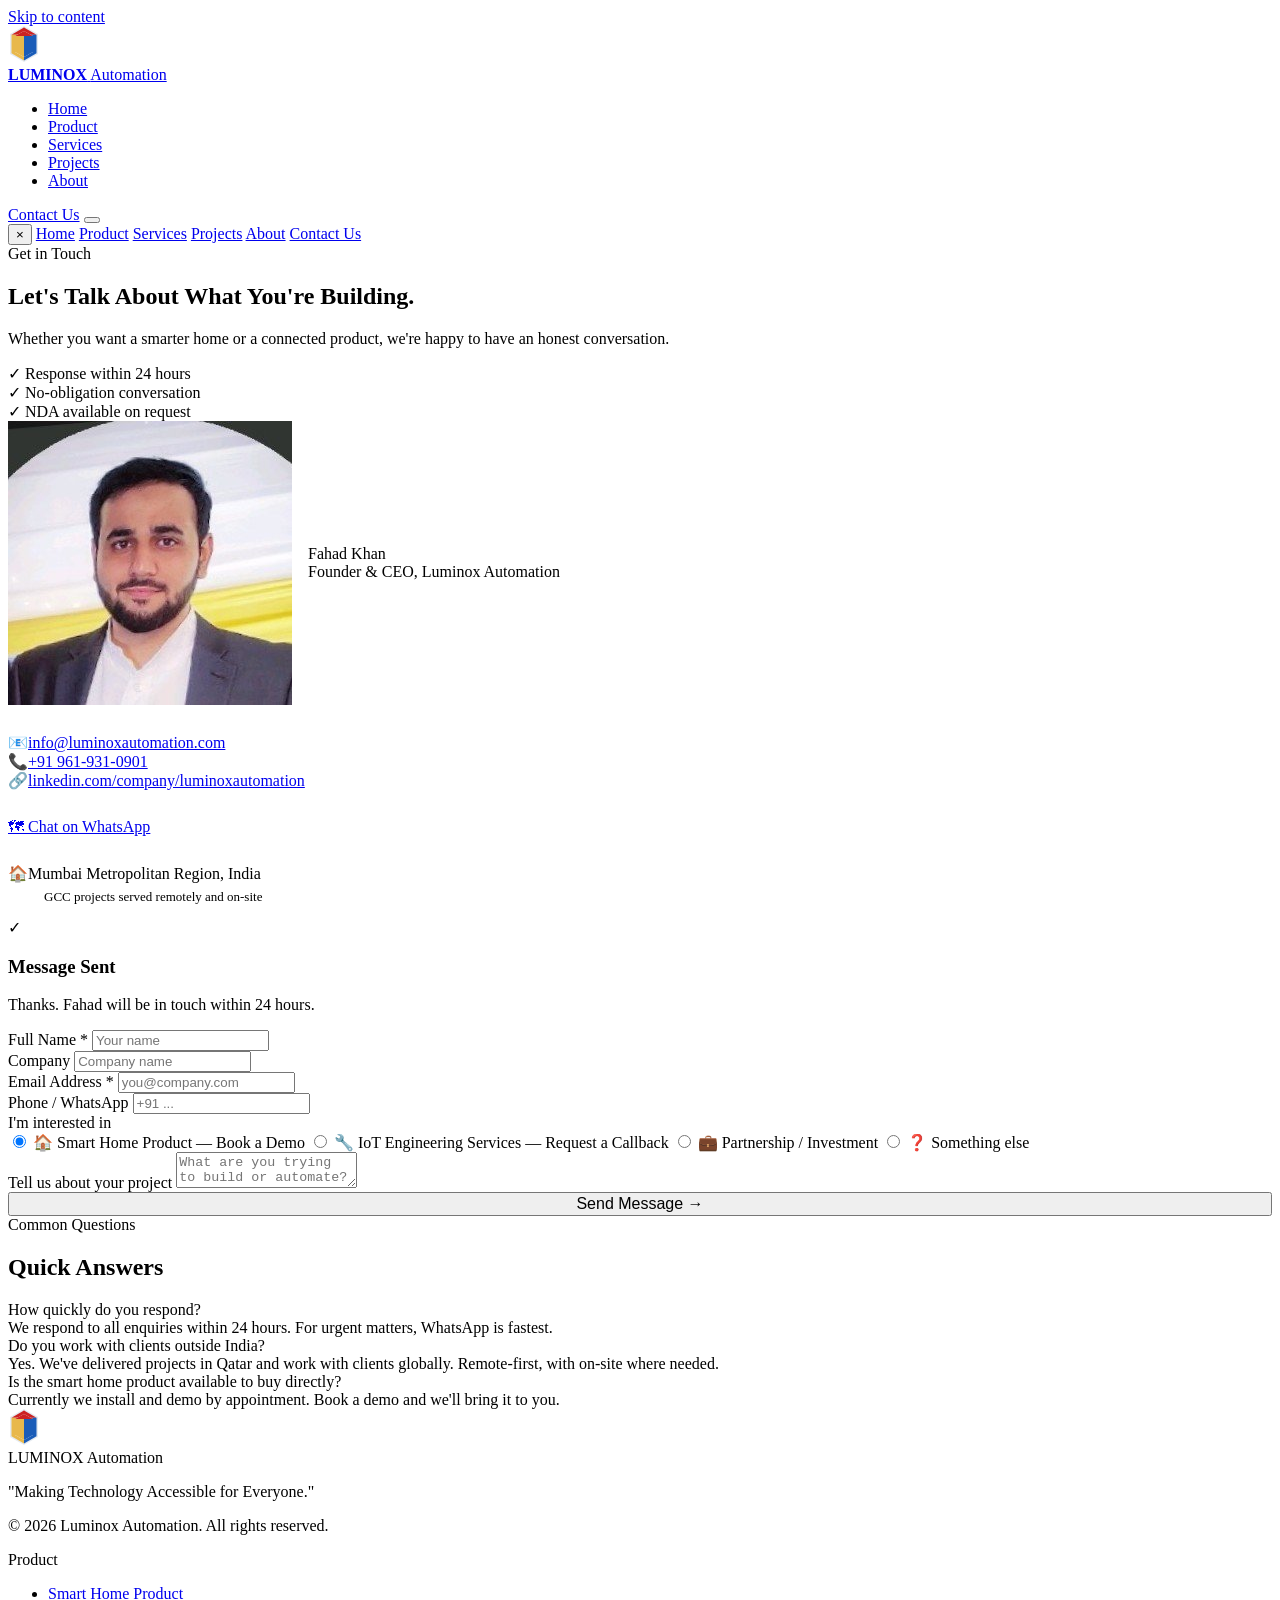
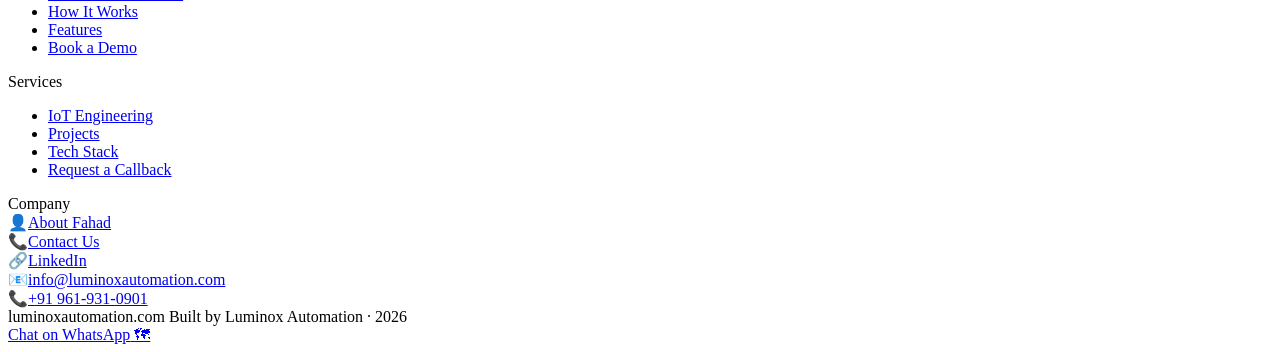
==== contact.html @ 4d527732 "Add files via upload" ====
<!DOCTYPE html>
<html lang="en">
<head>
  <meta charset="UTF-8">
  <meta name="viewport" content="width=device-width, initial-scale=1.0">
  <title>Contact &amp; Book a Demo | Luminox Automation</title>
  <meta name="description" content="Book a free smart home demo or request a callback for IoT engineering services. Luminox Automation responds within 24 hours.">
  <meta property="og:title" content="Contact &amp; Book a Demo | Luminox Automation">
  <meta property="og:description" content="Book a free smart home demo or request a callback for IoT engineering services. Luminox Automation responds within 24 hours.">
  <meta property="og:type" content="website">
  <link rel="preconnect" href="https://fonts.googleapis.com">
  <link rel="preconnect" href="https://fonts.gstatic.com" crossorigin>
  <link href="https://fonts.googleapis.com/css2?family=Syne:wght@700;800&family=DM+Sans:wght@400;500;600;700&family=JetBrains+Mono:wght@400;500&display=swap" rel="stylesheet">
  <link rel="stylesheet" href="css/style.css">
  
</head>
<body>
<a class="skip-link" href="#main">Skip to content</a>
<nav class="nav " id="navbar">
  <div class="nav-inner">
    <a class="nav-brand" href="index.html">
      <div class="hex-mark"><svg class="hex-mark" width="32" height="36" viewBox="0 0 32 36" fill="none" xmlns="http://www.w3.org/2000/svg">
  <path d="M16 0 L30 8 L30 28 L16 36 L2 28 L2 8 Z" fill="#E5EAF0"/>
  <path d="M16 1.5 L28.5 8.75 L28.5 27.25 L16 34.5 L3.5 27.25 L3.5 8.75 Z" fill="none" stroke="#E5EAF0" stroke-width="0"/>
  <!-- Red roof -->
  <path d="M16 1.5 L28.5 8.75 L16 8.75 L3.5 8.75 Z" fill="#CC2222"/>
  <path d="M16 1.5 L21 8.75 L11 8.75 Z" fill="#CC2222"/>
  <!-- Yellow left -->
  <path d="M3.5 8.75 L16 8.75 L16 34.5 L3.5 27.25 Z" fill="#E8B84B"/>
  <!-- Blue right -->
  <path d="M16 8.75 L28.5 8.75 L28.5 27.25 L16 34.5 Z" fill="#1A5CB8"/>
  <!-- Inner cutout -->
  <path d="M16 5 L25 10 L25 26 L16 31 L7 26 L7 10 Z" fill="white"/>
  <!-- Inner colour segments -->
  <path d="M16 5 L25 10 L16 10 L7 10 Z" fill="#CC2222"/>
  <path d="M7 10 L16 10 L16 31 L7 26 Z" fill="#E8B84B"/>
  <path d="M16 10 L25 10 L25 26 L16 31 Z" fill="#1A5CB8"/>
</svg></div>
      <div class="nav-wordmark"><strong>LUMINOX</strong> <span>Automation</span></div>
    </a>
    <ul class="nav-links">
      <li><a href="index.html">Home</a></li>
      <li><a href="product.html">Product</a></li>
      <li><a href="services.html">Services</a></li>
      <li><a href="projects.html">Projects</a></li>
      <li><a href="about.html">About</a></li>
    </ul>
    <a href="contact.html" class="btn btn--primary nav-cta-desktop">Contact Us</a>
    <button class="nav-hamburger" id="hamburger" aria-label="Open menu">
      <span></span><span></span><span></span>
    </button>
  </div>
</nav>
<div class="nav-overlay" id="navOverlay" role="dialog" aria-modal="true">
  <button class="nav-overlay-close" id="navClose" aria-label="Close menu">&times;</button>
  <a href="index.html">Home</a>
  <a href="product.html">Product</a>
  <a href="services.html">Services</a>
  <a href="projects.html">Projects</a>
  <a href="about.html">About</a>
  <a href="contact.html" class="btn btn--primary" style="margin-top:16px">Contact Us</a>
</div>
<main id="main">

<section class="section" style="padding-top:calc(var(--nav-h) + 60px)">
  <div class="container">
    <span class="eyebrow">Get in Touch</span>
    <h1 class="h1-hero" style="max-width:580px">Let's Talk About What You're Building.</h1>
    <p class="subline">Whether you want a smarter home or a connected product, we're happy to have an honest conversation.</p>
    <div class="trust-signals">
      <div class="trust-signal"><span class="trust-tick">&#10003;</span> Response within 24 hours</div>
      <div class="trust-signal"><span class="trust-tick">&#10003;</span> No-obligation conversation</div>
      <div class="trust-signal"><span class="trust-tick">&#10003;</span> NDA available on request</div>
    </div>
  </div>
</section>

<section class="section section--surface" style="padding-top:0">
  <div class="container">
    <div class="contact-grid">
      <!-- Left: contact info -->
      <div class="contact-info">
        <div style="display:flex;align-items:center;gap:16px;margin-bottom:28px">
          <img class="contact-mini-photo" src="[data-uri]" alt="Fahad Khan" loading="lazy">
          <div>
            <div class="contact-mini-name">Fahad Khan</div>
            <div class="contact-mini-title">Founder &amp; CEO, Luminox Automation</div>
          </div>
        </div>
        <div class="contact-detail-item"><span class="contact-detail-icon">&#128231;</span><a href="mailto:info@luminoxautomation.com">info@luminoxautomation.com</a></div>
        <div class="contact-detail-item"><span class="contact-detail-icon">&#128222;</span><a href="tel:+919619310901">+91 961-931-0901</a></div>
        <div class="contact-detail-item"><span class="contact-detail-icon">&#128279;</span><a href="https://www.linkedin.com/company/luminoxautomation/" target="_blank" rel="noopener">linkedin.com/company/luminoxautomation</a></div>
        <div style="margin:28px 0">
          <a href="https://wa.me/919619310901" class="btn btn--green" target="_blank" rel="noopener">&#128506; Chat on WhatsApp</a>
        </div>
        <div class="contact-detail-item" style="margin-top:8px"><span class="contact-detail-icon">&#127968;</span><span>Mumbai Metropolitan Region, India</span></div>
        <p style="font-size:13px;color:var(--muted);margin-top:6px;margin-left:36px">GCC projects served remotely and on-site</p>
      </div>
      <!-- Right: form -->
      <div class="contact-form-card">
        <div id="formSuccess" class="form-success">
          <div class="success-icon">&#10003;</div>
          <h3>Message Sent</h3>
          <p>Thanks. Fahad will be in touch within 24 hours.</p>
        </div>
        <form id="contactForm" novalidate>
          <div class="form-row">
            <div class="form-group">
              <label for="fname">Full Name *</label>
              <input type="text" id="fname" name="name" required placeholder="Your name" autocomplete="name">
            </div>
            <div class="form-group">
              <label for="fcompany">Company</label>
              <input type="text" id="fcompany" name="company" placeholder="Company name" autocomplete="organization">
            </div>
          </div>
          <div class="form-row">
            <div class="form-group">
              <label for="femail">Email Address *</label>
              <input type="email" id="femail" name="email" required placeholder="you@company.com" autocomplete="email">
            </div>
            <div class="form-group">
              <label for="fphone">Phone / WhatsApp</label>
              <input type="tel" id="fphone" name="phone" placeholder="+91 ..." autocomplete="tel">
            </div>
          </div>
          <div class="form-group">
            <label>I'm interested in</label>
            <div class="radio-group">
              <label class="radio-option"><input type="radio" name="interest" value="smart-home" checked> &#127968; Smart Home Product &mdash; Book a Demo</label>
              <label class="radio-option"><input type="radio" name="interest" value="services"> &#128295; IoT Engineering Services &mdash; Request a Callback</label>
              <label class="radio-option"><input type="radio" name="interest" value="partnership"> &#128188; Partnership / Investment</label>
              <label class="radio-option"><input type="radio" name="interest" value="other"> &#10067; Something else</label>
            </div>
          </div>
          <div class="form-group">
            <label for="fmsg">Tell us about your project</label>
            <textarea id="fmsg" name="message" placeholder="What are you trying to build or automate?"></textarea>
          </div>
          <button type="submit" class="btn btn--primary" style="width:100%;justify-content:center;font-size:16px">Send Message &rarr;</button>
        </form>
      </div>
    </div>
  </div>
</section>

<!-- FAQ -->
<section class="section">
  <div class="container">
    <div class="section-header">
      <span class="eyebrow">Common Questions</span>
      <h2 class="h2">Quick Answers</h2>
    </div>
    <div class="faq-list">
      <div class="faq-item"><div class="faq-q">How quickly do you respond?</div><div class="faq-a">We respond to all enquiries within 24 hours. For urgent matters, WhatsApp is fastest.</div></div>
      <div class="faq-item"><div class="faq-q">Do you work with clients outside India?</div><div class="faq-a">Yes. We've delivered projects in Qatar and work with clients globally. Remote-first, with on-site where needed.</div></div>
      <div class="faq-item"><div class="faq-q">Is the smart home product available to buy directly?</div><div class="faq-a">Currently we install and demo by appointment. Book a demo and we'll bring it to you.</div></div>
    </div>
  </div>
</section>

</main>
<footer class="footer">
  <div class="footer-grid">
    <div class="footer-brand-area">
      <div class="footer-logo-row">
        <div class="hex-mark"><svg class="hex-mark" width="32" height="36" viewBox="0 0 32 36" fill="none" xmlns="http://www.w3.org/2000/svg">
  <path d="M16 0 L30 8 L30 28 L16 36 L2 28 L2 8 Z" fill="#E5EAF0"/>
  <path d="M16 1.5 L28.5 8.75 L28.5 27.25 L16 34.5 L3.5 27.25 L3.5 8.75 Z" fill="none" stroke="#E5EAF0" stroke-width="0"/>
  <!-- Red roof -->
  <path d="M16 1.5 L28.5 8.75 L16 8.75 L3.5 8.75 Z" fill="#CC2222"/>
  <path d="M16 1.5 L21 8.75 L11 8.75 Z" fill="#CC2222"/>
  <!-- Yellow left -->
  <path d="M3.5 8.75 L16 8.75 L16 34.5 L3.5 27.25 Z" fill="#E8B84B"/>
  <!-- Blue right -->
  <path d="M16 8.75 L28.5 8.75 L28.5 27.25 L16 34.5 Z" fill="#1A5CB8"/>
  <!-- Inner cutout -->
  <path d="M16 5 L25 10 L25 26 L16 31 L7 26 L7 10 Z" fill="white"/>
  <!-- Inner colour segments -->
  <path d="M16 5 L25 10 L16 10 L7 10 Z" fill="#CC2222"/>
  <path d="M7 10 L16 10 L16 31 L7 26 Z" fill="#E8B84B"/>
  <path d="M16 10 L25 10 L25 26 L16 31 Z" fill="#1A5CB8"/>
</svg></div>
        <div class="footer-wordmark">LUMINOX <span>Automation</span></div>
      </div>
      <p class="footer-tagline">"Making Technology Accessible for Everyone."</p>
      <p class="footer-copy">&copy; 2026 Luminox Automation. All rights reserved.</p>
    </div>
    <div>
      <div class="footer-col-title">Product</div>
      <ul class="footer-links-list">
        <li><a href="product.html">Smart Home Product</a></li>
        <li><a href="product.html#how-it-works">How It Works</a></li>
        <li><a href="product.html#features">Features</a></li>
        <li><a href="contact.html">Book a Demo</a></li>
      </ul>
    </div>
    <div>
      <div class="footer-col-title">Services</div>
      <ul class="footer-links-list">
        <li><a href="services.html">IoT Engineering</a></li>
        <li><a href="projects.html">Projects</a></li>
        <li><a href="services.html#tech-stack">Tech Stack</a></li>
        <li><a href="contact.html">Request a Callback</a></li>
      </ul>
    </div>
    <div>
      <div class="footer-col-title">Company</div>
      <div class="footer-contact-item"><span>&#128100;</span><a href="about.html">About Fahad</a></div>
      <div class="footer-contact-item"><span>&#128222;</span><a href="contact.html">Contact Us</a></div>
      <div class="footer-contact-item"><span>&#128279;</span><a href="https://www.linkedin.com/company/luminoxautomation/" target="_blank" rel="noopener">LinkedIn</a></div>
      <div class="footer-contact-item"><span>&#128231;</span><a href="mailto:info@luminoxautomation.com">info@luminoxautomation.com</a></div>
      <div class="footer-contact-item"><span>&#128222;</span><a href="tel:+919619310901">+91 961-931-0901</a></div>
    </div>
  </div>
  <div class="footer-bottom">
    <span>luminoxautomation.com</span>
    <span>Built by Luminox Automation &middot; 2026</span>
  </div>
</footer>

<a class="float-wa" href="https://wa.me/919619310901" target="_blank" rel="noopener" aria-label="Chat on WhatsApp">
  <span class="float-wa-tooltip">Chat on WhatsApp</span>
  &#128506;
</a>

<script src="js/main.js"></script>
</body>
</html>
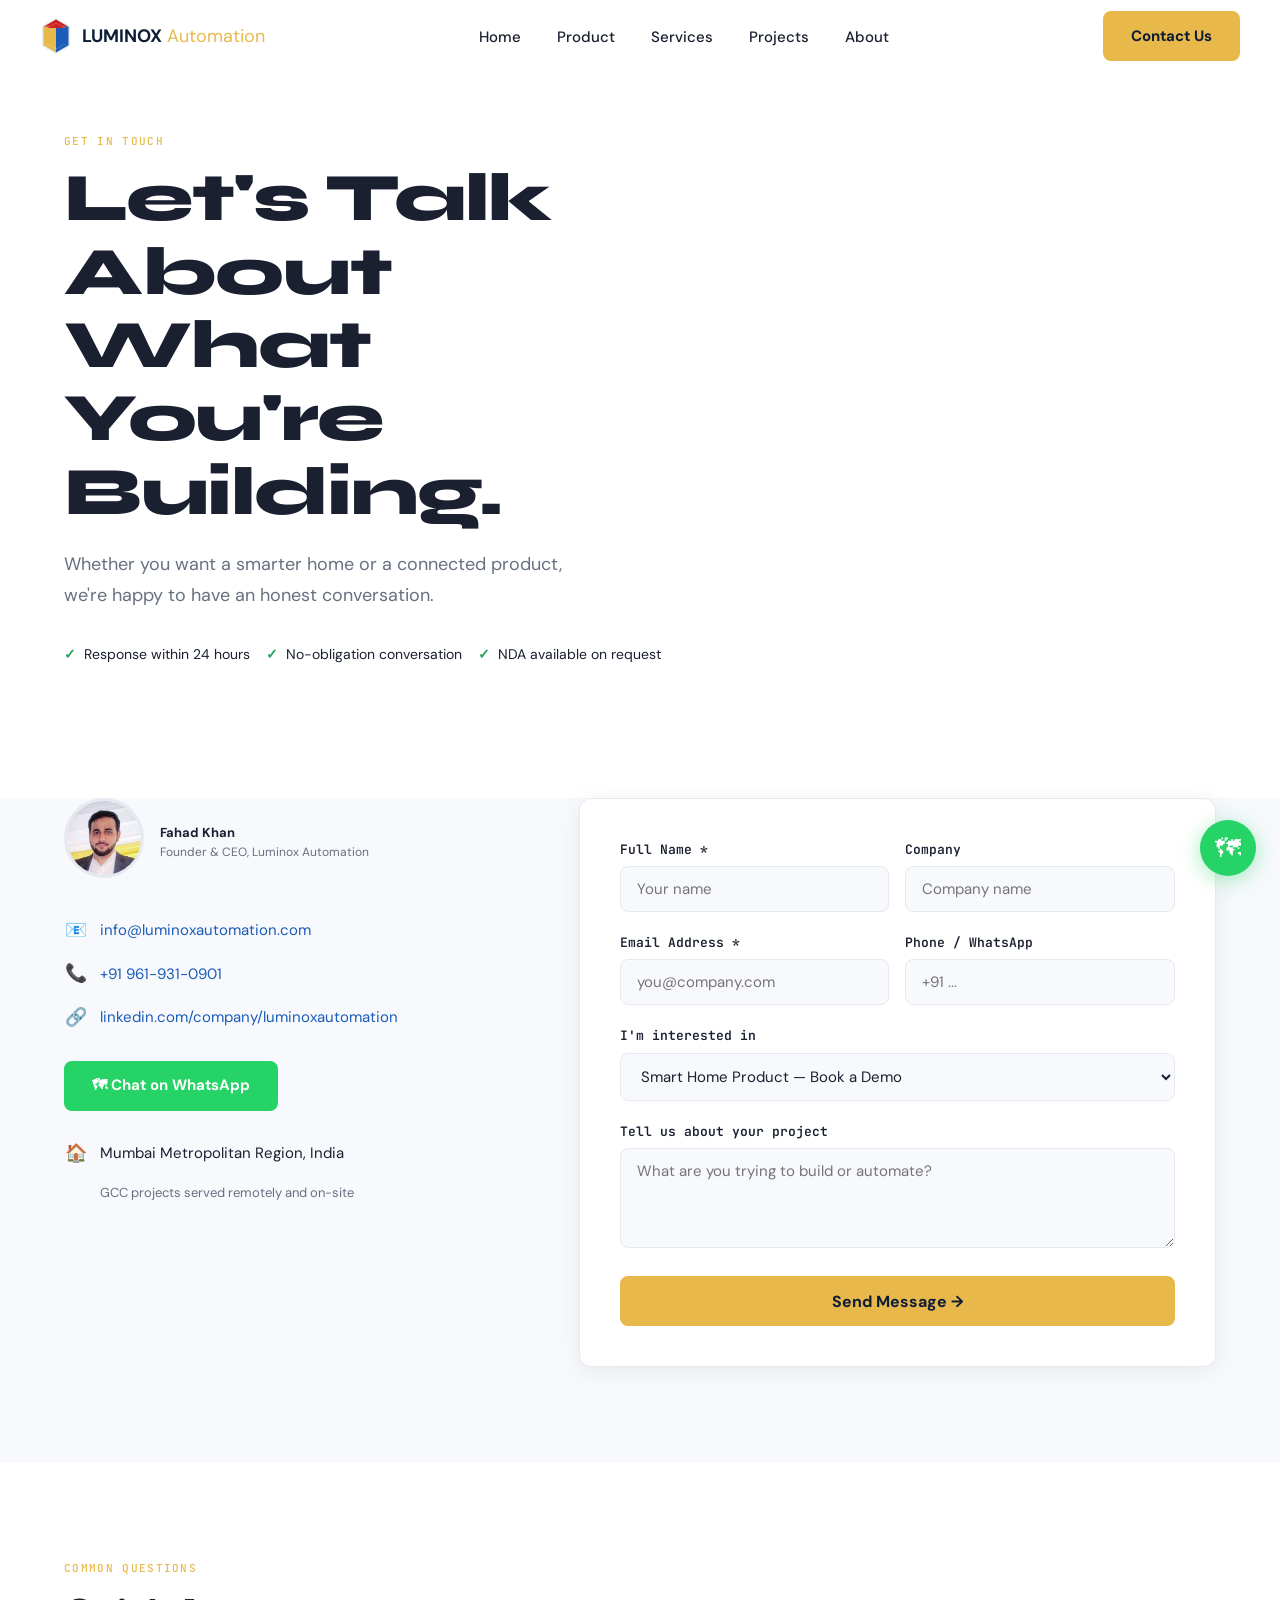
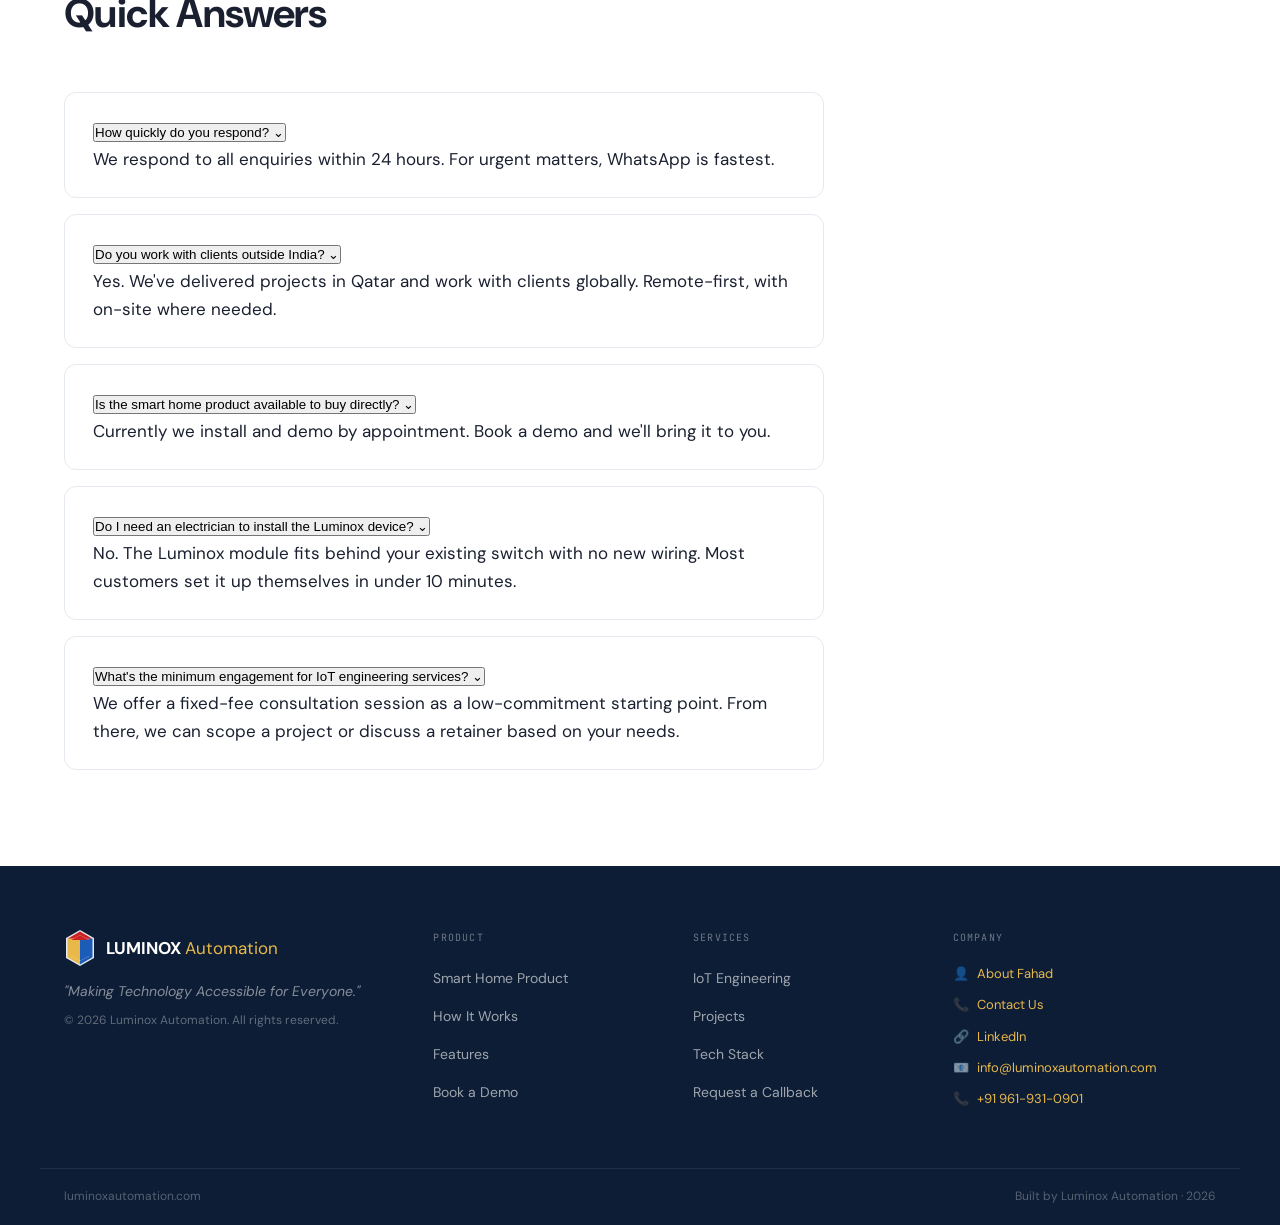
==== commit 57a01e2f: "Update contact form and FAQ section Replaced radio buttons with a dropdown for interest selection an" ====
--- a/contact.html
+++ b/contact.html
@@ -125,13 +125,13 @@
             </div>
           </div>
           <div class="form-group">
-            <label>I'm interested in</label>
-            <div class="radio-group">
-              <label class="radio-option"><input type="radio" name="interest" value="smart-home" checked> &#127968; Smart Home Product &mdash; Book a Demo</label>
-              <label class="radio-option"><input type="radio" name="interest" value="services"> &#128295; IoT Engineering Services &mdash; Request a Callback</label>
-              <label class="radio-option"><input type="radio" name="interest" value="partnership"> &#128188; Partnership / Investment</label>
-              <label class="radio-option"><input type="radio" name="interest" value="other"> &#10067; Something else</label>
-            </div>
+            <label for="finterest">I'm interested in</label>
+            <select id="finterest" name="interest">
+              <option value="smart-home">Smart Home Product — Book a Demo</option>
+              <option value="services">IoT Engineering Services — Request a Callback</option>
+              <option value="partnership">Partnership / Investment</option>
+              <option value="other">Something else</option>
+            </select>
           </div>
           <div class="form-group">
             <label for="fmsg">Tell us about your project</label>
@@ -151,10 +151,42 @@
       <span class="eyebrow">Common Questions</span>
       <h2 class="h2">Quick Answers</h2>
     </div>
-    <div class="faq-list">
-      <div class="faq-item"><div class="faq-q">How quickly do you respond?</div><div class="faq-a">We respond to all enquiries within 24 hours. For urgent matters, WhatsApp is fastest.</div></div>
-      <div class="faq-item"><div class="faq-q">Do you work with clients outside India?</div><div class="faq-a">Yes. We've delivered projects in Qatar and work with clients globally. Remote-first, with on-site where needed.</div></div>
-      <div class="faq-item"><div class="faq-q">Is the smart home product available to buy directly?</div><div class="faq-a">Currently we install and demo by appointment. Book a demo and we'll bring it to you.</div></div>
+    <div class="faq-list" style="max-width:760px">
+      <div class="faq-item faq-accordion">
+        <button class="faq-toggle" aria-expanded="false">
+          How quickly do you respond?
+          <span class="faq-arrow">&#8964;</span>
+        </button>
+        <div class="faq-body">We respond to all enquiries within 24 hours. For urgent matters, WhatsApp is fastest.</div>
+      </div>
+      <div class="faq-item faq-accordion">
+        <button class="faq-toggle" aria-expanded="false">
+          Do you work with clients outside India?
+          <span class="faq-arrow">&#8964;</span>
+        </button>
+        <div class="faq-body">Yes. We've delivered projects in Qatar and work with clients globally. Remote-first, with on-site where needed.</div>
+      </div>
+      <div class="faq-item faq-accordion">
+        <button class="faq-toggle" aria-expanded="false">
+          Is the smart home product available to buy directly?
+          <span class="faq-arrow">&#8964;</span>
+        </button>
+        <div class="faq-body">Currently we install and demo by appointment. Book a demo and we'll bring it to you.</div>
+      </div>
+      <div class="faq-item faq-accordion">
+        <button class="faq-toggle" aria-expanded="false">
+          Do I need an electrician to install the Luminox device?
+          <span class="faq-arrow">&#8964;</span>
+        </button>
+        <div class="faq-body">No. The Luminox module fits behind your existing switch with no new wiring. Most customers set it up themselves in under 10 minutes.</div>
+      </div>
+      <div class="faq-item faq-accordion">
+        <button class="faq-toggle" aria-expanded="false">
+          What's the minimum engagement for IoT engineering services?
+          <span class="faq-arrow">&#8964;</span>
+        </button>
+        <div class="faq-body">We offer a fixed-fee consultation session as a low-commitment starting point. From there, we can scope a project or discuss a retainer based on your needs.</div>
+      </div>
     </div>
   </div>
 </section>
@@ -226,4 +258,4 @@
 
 <script src="js/main.js"></script>
 </body>
-</html>+</html>
--- a/css/style.css
+++ b/css/style.css
@@ -0,0 +1,991 @@
+/* ============================================================
+   LUMINOX AUTOMATION — style.css
+   ============================================================ */
+
+/* ── Google Fonts ── */
+@import url('https://fonts.googleapis.com/css2?family=Syne:wght@700;800&family=DM+Sans:wght@400;500;600;700&family=JetBrains+Mono:wght@400;500&display=swap');
+
+/* ── CSS Variables ── */
+:root {
+  --navy:    #0D1D35;
+  --amber:   #E8B84B;
+  --blue:    #1A5CB8;
+  --red:     #CC2222;
+  --white:   #FFFFFF;
+  --surface: #F7F9FC;
+  --charcoal:#1A2030;
+  --muted:   #667080;
+  --border:  #E5EAF0;
+  --green:   #22A55A;
+
+  --radius-card: 12px;
+  --radius-btn:  8px;
+  --radius-tag:  6px;
+  --shadow-card: 0 4px 24px rgba(0,0,0,0.07);
+  --shadow-hover:0 8px 32px rgba(0,0,0,0.12);
+  --max-width:   1200px;
+  --section-pad: 96px;
+  --nav-h:       72px;
+}
+
+/* ── Reset ── */
+*, *::before, *::after { box-sizing: border-box; margin: 0; padding: 0; }
+html { scroll-behavior: smooth; }
+body {
+  font-family: 'DM Sans', sans-serif;
+  font-size: 17px;
+  color: var(--charcoal);
+  background: var(--white);
+  line-height: 1.65;
+  overflow-x: hidden;
+}
+img { max-width: 100%; display: block; }
+a { color: inherit; text-decoration: none; }
+ul { list-style: none; }
+
+/* ── Skip link ── */
+.skip-link {
+  position: absolute; top: -100px; left: 1rem;
+  background: var(--amber); color: var(--navy);
+  padding: 8px 16px; border-radius: 4px; font-weight: 700;
+  transition: top .2s;
+}
+.skip-link:focus { top: 1rem; }
+
+/* ── Container ── */
+.container {
+  max-width: var(--max-width);
+  margin: 0 auto;
+  padding: 0 24px;
+}
+
+/* ── Section spacing ── */
+.section { padding: var(--section-pad) 0; }
+.section--surface { background: var(--surface); }
+.section--navy { background: var(--navy); }
+
+/* ── Eyebrow ── */
+.eyebrow {
+  font-family: 'JetBrains Mono', monospace;
+  font-size: 11px;
+  font-weight: 500;
+  letter-spacing: 0.12em;
+  text-transform: uppercase;
+  color: var(--amber);
+  margin-bottom: 12px;
+  display: block;
+}
+.eyebrow--light { color: rgba(232,184,75,0.85); }
+
+/* ── Headings ── */
+.h1-hero {
+  font-family: 'Syne', sans-serif;
+  font-size: clamp(42px, 6vw, 68px);
+  font-weight: 800;
+  line-height: 1.08;
+  letter-spacing: -0.02em;
+  color: var(--charcoal);
+  margin-bottom: 20px;
+}
+.h1-hero--light { color: var(--white); }
+
+.h2 {
+  font-family: 'DM Sans', sans-serif;
+  font-size: clamp(28px, 3.5vw, 40px);
+  font-weight: 700;
+  line-height: 1.15;
+  letter-spacing: -0.015em;
+  color: var(--charcoal);
+  margin-bottom: 16px;
+}
+.h2--light { color: var(--white); }
+
+.h3 {
+  font-family: 'DM Sans', sans-serif;
+  font-size: clamp(18px, 2vw, 22px);
+  font-weight: 700;
+  line-height: 1.3;
+  color: var(--charcoal);
+  margin-bottom: 10px;
+}
+.h3--light { color: var(--white); }
+
+.subline {
+  font-size: clamp(16px, 1.5vw, 18px);
+  color: var(--muted);
+  line-height: 1.7;
+  max-width: 540px;
+  margin-bottom: 32px;
+}
+.subline--light { color: rgba(255,255,255,0.7); }
+.subline--wide { max-width: 680px; }
+
+/* ── Buttons ── */
+.btn {
+  display: inline-flex;
+  align-items: center;
+  gap: 8px;
+  font-family: 'DM Sans', sans-serif;
+  font-size: 15px;
+  font-weight: 700;
+  height: 50px;
+  padding: 0 26px;
+  border-radius: var(--radius-btn);
+  border: 2px solid transparent;
+  cursor: pointer;
+  transition: all 0.2s ease;
+  white-space: nowrap;
+  text-decoration: none;
+}
+.btn--primary {
+  background: var(--amber);
+  color: var(--navy);
+  border-color: var(--amber);
+}
+.btn--primary:hover { opacity: 0.88; transform: translateY(-1px); }
+
+.btn--secondary {
+  background: var(--navy);
+  color: var(--white);
+  border-color: var(--navy);
+}
+.btn--secondary:hover { opacity: 0.85; transform: translateY(-1px); }
+
+.btn--ghost {
+  background: transparent;
+  color: var(--navy);
+  border-color: var(--navy);
+}
+.btn--ghost:hover { background: var(--navy); color: var(--white); }
+
+.btn--ghost-light {
+  background: transparent;
+  color: var(--white);
+  border-color: rgba(255,255,255,0.5);
+}
+.btn--ghost-light:hover { background: rgba(255,255,255,0.1); }
+
+.btn--green {
+  background: #25D366;
+  color: var(--white);
+  border-color: #25D366;
+}
+.btn--green:hover { opacity: 0.88; }
+
+.btn-group { display: flex; flex-wrap: wrap; gap: 14px; margin-bottom: 32px; }
+
+/* ── Tags / Pills ── */
+.tag {
+  font-family: 'JetBrains Mono', monospace;
+  font-size: 11px;
+  font-weight: 500;
+  padding: 4px 10px;
+  border-radius: var(--radius-tag);
+  background: #E8EDF5;
+  color: var(--charcoal);
+  display: inline-block;
+}
+.tag--amber { background: rgba(232,184,75,0.15); color: #7A5C00; }
+.tag--green { background: rgba(34,165,90,0.12); color: #166534; }
+.tag--blue  { background: rgba(26,92,184,0.12);  color: var(--blue); }
+.tag--red   { background: rgba(204,34,34,0.1);   color: var(--red); }
+.tag-row { display: flex; flex-wrap: wrap; gap: 6px; margin-top: 12px; }
+
+/* ── Status badge ── */
+.badge {
+  font-family: 'JetBrains Mono', monospace;
+  font-size: 10px;
+  font-weight: 500;
+  padding: 3px 10px;
+  border-radius: 4px;
+  display: inline-flex;
+  align-items: center;
+  gap: 5px;
+}
+.badge--delivered { background: rgba(34,165,90,0.12); color: var(--green); border: 1px solid rgba(34,165,90,0.25); }
+.badge--upcoming  { background: rgba(232,184,75,0.12); color: #7A5C00;     border: 1px solid rgba(232,184,75,0.3); }
+
+/* ── Cards ── */
+.card {
+  background: var(--white);
+  border: 1px solid var(--border);
+  border-radius: var(--radius-card);
+  box-shadow: var(--shadow-card);
+  padding: 28px;
+  transition: transform 0.2s ease, box-shadow 0.2s ease;
+}
+.card:hover { transform: translateY(-3px); box-shadow: var(--shadow-hover); }
+.card--navy { background: var(--navy); border-color: rgba(255,255,255,0.08); }
+.card--surface { background: var(--surface); }
+
+.icon-circle {
+  width: 52px; height: 52px;
+  border-radius: 50%;
+  display: flex; align-items: center; justify-content: center;
+  font-size: 22px;
+  margin-bottom: 18px;
+  flex-shrink: 0;
+}
+.icon-circle--amber { background: var(--amber); }
+.icon-circle--navy  { background: var(--navy);  }
+.icon-circle--blue  { background: var(--blue);  }
+
+/* ── Grid layouts ── */
+.grid-2 { display: grid; grid-template-columns: repeat(2,1fr); gap: 24px; }
+.grid-3 { display: grid; grid-template-columns: repeat(3,1fr); gap: 24px; }
+.grid-4 { display: grid; grid-template-columns: repeat(4,1fr); gap: 24px; }
+
+/* ── Section header block ── */
+.section-header { margin-bottom: 56px; }
+.section-header--center { text-align: center; }
+.section-header--center .subline { margin-left: auto; margin-right: auto; }
+
+/* ============================================================
+   NAVIGATION
+   ============================================================ */
+.nav {
+  position: fixed; top: 0; left: 0; right: 0; z-index: 1000;
+  height: var(--nav-h);
+  display: flex; align-items: center;
+  padding: 0 24px;
+  transition: background 0.3s, box-shadow 0.3s;
+}
+.nav.scrolled {
+  background: var(--white);
+  box-shadow: 0 2px 16px rgba(0,0,0,0.08);
+}
+.nav-inner {
+  max-width: var(--max-width);
+  margin: 0 auto; width: 100%;
+  display: flex; align-items: center; justify-content: space-between;
+}
+.nav-brand {
+  display: flex; align-items: center; gap: 10px;
+  text-decoration: none;
+  flex-shrink: 0;
+}
+.nav-wordmark {
+  font-family: 'DM Sans', sans-serif;
+  font-size: 18px;
+  line-height: 1;
+}
+.nav-wordmark strong { color: var(--navy); font-weight: 700; }
+.nav-wordmark span   { color: var(--amber); font-weight: 400; }
+.nav.scrolled .nav-wordmark strong { color: var(--navy); }
+
+/* When nav is transparent (on dark hero pages) */
+.nav--dark-hero .nav-wordmark strong { color: var(--white); }
+.nav--dark-hero .nav-wordmark span   { color: var(--amber); }
+.nav--dark-hero .nav-links a         { color: rgba(255,255,255,0.85); }
+.nav--dark-hero .nav-links a:hover   { color: var(--white); }
+.nav--dark-hero.scrolled .nav-wordmark strong { color: var(--navy); }
+.nav--dark-hero.scrolled .nav-links a         { color: var(--charcoal); }
+
+.nav-links {
+  display: flex; align-items: center; gap: 36px;
+}
+.nav-links a {
+  font-size: 15px; font-weight: 500;
+  color: var(--charcoal);
+  transition: color 0.2s;
+  position: relative;
+  padding-bottom: 3px;
+}
+.nav-links a:hover { color: var(--navy); }
+.nav-links a.active::after {
+  content: '';
+  position: absolute; bottom: -3px; left: 0; right: 0;
+  height: 2px; background: var(--amber);
+  border-radius: 2px;
+}
+
+.nav-hamburger {
+  display: none; flex-direction: column; gap: 5px;
+  cursor: pointer; padding: 4px; background: none; border: none;
+}
+.nav-hamburger span {
+  display: block; width: 22px; height: 2px;
+  background: var(--navy); border-radius: 2px;
+  transition: all 0.3s;
+}
+.nav--dark-hero .nav-hamburger span { background: var(--white); }
+.nav--dark-hero.scrolled .nav-hamburger span { background: var(--navy); }
+
+/* Mobile overlay */
+.nav-overlay {
+  display: none;
+  position: fixed; inset: 0; z-index: 999;
+  background: var(--navy);
+  flex-direction: column; align-items: center; justify-content: center; gap: 32px;
+}
+.nav-overlay.open { display: flex; }
+.nav-overlay a {
+  font-family: 'DM Sans', sans-serif;
+  font-size: 24px; font-weight: 700;
+  color: var(--white); text-decoration: none;
+}
+.nav-overlay a:hover { color: var(--amber); }
+.nav-overlay-close {
+  position: absolute; top: 24px; right: 24px;
+  background: none; border: none; color: var(--white);
+  font-size: 32px; cursor: pointer; line-height: 1;
+}
+
+/* ============================================================
+   HEX MARK SVG
+   ============================================================ */
+.hex-mark svg { display: block; }
+
+/* ============================================================
+   HERO — HOMEPAGE
+   ============================================================ */
+.hero-home {
+  min-height: 100vh;
+  display: grid; grid-template-columns: 1fr 1fr;
+  align-items: center; gap: 60px;
+  padding: calc(var(--nav-h) + 60px) 24px 80px;
+  max-width: var(--max-width); margin: 0 auto;
+}
+.hero-home-text {}
+.hero-home-visual {
+  display: flex; align-items: center; justify-content: center;
+}
+
+/* ── Stat strip ── */
+.stat-strip {
+  background: var(--surface);
+  padding: 36px 0;
+}
+.stat-strip-inner {
+  display: grid; grid-template-columns: repeat(3,1fr);
+  max-width: var(--max-width); margin: 0 auto;
+  padding: 0 24px; gap: 24px;
+}
+.stat-item { text-align: center; }
+.stat-num {
+  font-family: 'DM Sans', sans-serif;
+  font-size: clamp(32px, 4vw, 48px);
+  font-weight: 700; color: var(--amber);
+  line-height: 1;
+  margin-bottom: 6px;
+}
+.stat-label {
+  font-size: 14px; color: var(--muted);
+}
+
+/* ── Two path cards ── */
+.two-path-grid {
+  display: grid; grid-template-columns: 1fr 1fr; gap: 28px;
+}
+.path-card { padding: 36px; border-radius: var(--radius-card); }
+.path-card--light {
+  background: var(--white);
+  border: 1px solid var(--border);
+  box-shadow: var(--shadow-card);
+}
+.path-card--dark {
+  background: var(--navy);
+}
+.path-check-list { margin: 16px 0 24px; display: flex; flex-direction: column; gap: 10px; }
+.path-check-list li {
+  display: flex; align-items: center; gap: 10px;
+  font-size: 15px; color: var(--muted);
+}
+.path-card--dark .path-check-list li { color: rgba(255,255,255,0.7); }
+.check-icon {
+  width: 20px; height: 20px; border-radius: 50%;
+  background: rgba(34,165,90,0.12);
+  display: flex; align-items: center; justify-content: center;
+  font-size: 11px; color: var(--green); flex-shrink: 0;
+}
+
+/* ── Featured project ── */
+.featured-project {
+  background: var(--navy);
+  padding: var(--section-pad) 0;
+}
+.featured-inner {
+  max-width: var(--max-width); margin: 0 auto; padding: 0 24px;
+  display: grid; grid-template-columns: 1fr 1fr; gap: 60px; align-items: center;
+}
+.spec-panel {
+  background: rgba(255,255,255,0.05);
+  border: 1px solid rgba(255,255,255,0.1);
+  border-radius: var(--radius-card);
+  padding: 28px;
+}
+.spec-row {
+  display: grid; grid-template-columns: 140px 1fr;
+  gap: 12px; padding: 12px 0;
+  border-bottom: 1px solid rgba(255,255,255,0.07);
+  align-items: baseline;
+}
+.spec-row:last-child { border-bottom: none; }
+.spec-label {
+  font-family: 'JetBrains Mono', monospace;
+  font-size: 11px; font-weight: 500;
+  color: var(--amber); letter-spacing: 0.05em;
+}
+.spec-value { font-size: 14px; color: rgba(255,255,255,0.85); }
+
+/* ── Why grid ── */
+.why-grid { display: grid; grid-template-columns: repeat(4,1fr); gap: 24px; }
+.why-card {
+  padding: 28px 20px;
+  border-radius: var(--radius-card);
+  background: var(--white);
+  border: 1px solid var(--border);
+  box-shadow: var(--shadow-card);
+  text-align: center;
+}
+.why-icon { font-size: 28px; margin-bottom: 14px; }
+.why-title { font-size: 15px; font-weight: 700; color: var(--charcoal); margin-bottom: 8px; }
+.why-desc { font-size: 14px; color: var(--muted); line-height: 1.6; }
+
+/* ── CTA Banner ── */
+.cta-banner {
+  background: var(--amber);
+  padding: 64px 0;
+  text-align: center;
+}
+.cta-banner .h2 { color: var(--navy); margin-bottom: 10px; }
+.cta-banner p { color: var(--navy); opacity: 0.75; font-size: 17px; margin-bottom: 28px; }
+
+.cta-banner--navy {
+  background: var(--navy);
+}
+.cta-banner--navy .h2 { color: var(--white); }
+.cta-banner--navy p { color: rgba(255,255,255,0.65); }
+
+/* ============================================================
+   HERO — PRODUCT PAGE
+   ============================================================ */
+.hero-product {
+  min-height: 90vh;
+  display: grid; grid-template-columns: 1fr 1fr;
+  align-items: center; gap: 60px;
+  padding: calc(var(--nav-h) + 60px) 24px 80px;
+  max-width: var(--max-width); margin: 0 auto;
+}
+.trust-badges {
+  display: flex; flex-wrap: wrap; gap: 10px; margin-bottom: 32px;
+}
+.trust-badge {
+  font-size: 13px; font-weight: 600; color: var(--charcoal);
+  background: var(--surface);
+  border: 1px solid var(--border);
+  padding: 6px 14px; border-radius: 20px;
+}
+
+/* ── How it works steps ── */
+.steps-grid { display: grid; grid-template-columns: repeat(3,1fr); gap: 32px; }
+.step-card {
+  text-align: center; padding: 36px 24px;
+  background: var(--white); border: 1px solid var(--border);
+  border-radius: var(--radius-card); box-shadow: var(--shadow-card);
+}
+.step-num {
+  width: 52px; height: 52px; border-radius: 50%;
+  background: var(--amber); color: var(--navy);
+  font-family: 'DM Sans', sans-serif; font-size: 22px; font-weight: 800;
+  display: flex; align-items: center; justify-content: center;
+  margin: 0 auto 18px;
+}
+.step-title { font-size: 18px; font-weight: 700; margin-bottom: 10px; }
+.step-desc { font-size: 14px; color: var(--muted); line-height: 1.65; }
+.step-fine {
+  text-align: center; margin-top: 24px;
+  font-size: 13px; color: var(--muted);
+  font-family: 'JetBrains Mono', monospace;
+}
+
+/* ── Compat strip ── */
+.compat-strip {
+  display: flex; flex-wrap: wrap; justify-content: center;
+  gap: 14px; margin-top: 32px;
+}
+.compat-badge {
+  font-size: 13px; font-weight: 600;
+  padding: 8px 18px; border-radius: 6px;
+  background: var(--surface); border: 1px solid var(--border);
+  color: var(--charcoal);
+}
+
+/* ── Patent section ── */
+.patent-inner {
+  display: grid; grid-template-columns: 1fr auto; gap: 60px; align-items: center;
+  max-width: var(--max-width); margin: 0 auto; padding: 0 24px;
+}
+.patent-badge-large {
+  background: var(--amber);
+  color: var(--navy);
+  font-family: 'DM Sans', sans-serif;
+  font-size: 18px; font-weight: 800;
+  padding: 28px 36px;
+  border-radius: var(--radius-card);
+  text-align: center;
+  white-space: nowrap;
+  min-width: 200px;
+}
+.patent-badge-large .badge-icon { font-size: 36px; margin-bottom: 8px; }
+.patent-stats { display: flex; flex-direction: column; gap: 20px; margin-top: 28px; }
+.pstat { display: flex; align-items: baseline; gap: 10px; }
+.pstat-num { font-family: 'DM Sans', sans-serif; font-size: 32px; font-weight: 700; color: var(--amber); }
+.pstat-label { font-size: 14px; color: rgba(255,255,255,0.65); }
+
+/* ============================================================
+   HERO — SERVICES PAGE
+   ============================================================ */
+.hero-services {
+  background: var(--navy);
+  padding: calc(var(--nav-h) + 80px) 0 80px;
+}
+.hero-services-inner {
+  max-width: var(--max-width); margin: 0 auto; padding: 0 24px;
+  display: grid; grid-template-columns: 1fr 1fr; gap: 60px; align-items: center;
+}
+
+/* ── Process flow ── */
+.process-flow {
+  display: grid; grid-template-columns: repeat(5,1fr); gap: 0;
+  position: relative;
+}
+.process-step { text-align: center; padding: 0 8px; position: relative; }
+.process-step::after {
+  content: '';
+  position: absolute; top: 26px; right: -12px;
+  width: 24px; height: 2px;
+  background: var(--amber); opacity: 0.5;
+}
+.process-step:last-child::after { display: none; }
+.process-num {
+  width: 52px; height: 52px; border-radius: 50%;
+  background: var(--amber); color: var(--navy);
+  font-family: 'DM Sans', sans-serif; font-size: 18px; font-weight: 800;
+  display: flex; align-items: center; justify-content: center;
+  margin: 0 auto 14px;
+}
+.process-title { font-size: 13px; font-weight: 700; margin-bottom: 6px; }
+.process-desc  { font-size: 12px; color: var(--muted); line-height: 1.5; }
+
+.process-callout {
+  background: var(--amber);
+  border-radius: var(--radius-card);
+  padding: 18px 28px;
+  margin-top: 40px;
+  text-align: center;
+  font-family: 'DM Sans', sans-serif;
+  font-size: 16px; font-weight: 700;
+  color: var(--navy);
+}
+
+/* ── Engagement cards ── */
+.engage-grid { display: grid; grid-template-columns: repeat(3,1fr); gap: 24px; }
+.engage-card {
+  background: var(--white);
+  border: 1px solid var(--border);
+  border-radius: var(--radius-card);
+  box-shadow: var(--shadow-card);
+  padding: 32px;
+  position: relative; overflow: hidden;
+}
+.engage-card--featured { border-top: 4px solid var(--amber); }
+.engage-num {
+  font-family: 'JetBrains Mono', monospace;
+  font-size: 11px; color: var(--muted); margin-bottom: 6px;
+}
+.engage-title { font-size: 18px; font-weight: 700; margin-bottom: 6px; }
+.engage-best { font-size: 13px; color: var(--muted); margin-bottom: 14px; font-style: italic; }
+.engage-how { font-size: 14px; color: var(--charcoal); margin-bottom: 10px; line-height: 1.65; }
+.engage-examples { font-family: 'JetBrains Mono', monospace; font-size: 11px; color: var(--muted); margin-bottom: 20px; }
+
+/* ── Tech stack ── */
+.tech-stack { display: flex; flex-direction: column; gap: 6px; }
+.tech-row {
+  display: grid; grid-template-columns: 200px 1fr;
+  align-items: center; gap: 16px;
+  padding: 12px 16px;
+  border-radius: 8px;
+}
+.tech-row:nth-child(odd) { background: var(--surface); }
+.tech-cat {
+  font-size: 13px; font-weight: 700; color: var(--blue);
+  font-family: 'DM Sans', sans-serif;
+}
+.tech-tags { display: flex; flex-wrap: wrap; gap: 6px; }
+
+/* ============================================================
+   PROJECTS PAGE
+   ============================================================ */
+.filter-bar {
+  display: flex; flex-wrap: wrap; gap: 10px;
+  margin-bottom: 40px;
+}
+.filter-btn {
+  font-family: 'JetBrains Mono', monospace;
+  font-size: 12px; font-weight: 500;
+  padding: 8px 18px;
+  border-radius: 6px;
+  border: 1px solid var(--border);
+  background: var(--white);
+  color: var(--muted);
+  cursor: pointer;
+  transition: all 0.2s;
+}
+.filter-btn.active,
+.filter-btn:hover {
+  background: var(--amber);
+  color: var(--navy);
+  border-color: var(--amber);
+}
+
+.projects-grid { display: grid; grid-template-columns: repeat(3,1fr); gap: 24px; }
+.proj-card {
+  background: var(--white);
+  border: 1px solid var(--border);
+  border-radius: var(--radius-card);
+  box-shadow: var(--shadow-card);
+  padding: 28px;
+  transition: transform 0.2s, box-shadow 0.2s, opacity 0.3s;
+}
+.proj-card:hover { transform: translateY(-3px); box-shadow: var(--shadow-hover); }
+.proj-card.hidden { display: none; }
+.proj-card.fade-out { opacity: 0; }
+
+.proj-header { display: flex; align-items: center; justify-content: space-between; margin-bottom: 12px; }
+.proj-num {
+  font-family: 'JetBrains Mono', monospace;
+  font-size: 11px; color: var(--muted);
+}
+.proj-title { font-size: 17px; font-weight: 700; color: var(--charcoal); margin-bottom: 4px; }
+.proj-loc { font-size: 12px; color: var(--muted); margin-bottom: 12px; }
+.proj-desc { font-size: 14px; color: var(--charcoal); line-height: 1.65; margin-bottom: 12px; }
+.proj-outcome {
+  font-size: 13px; color: var(--green);
+  border-left: 2px solid var(--green);
+  padding-left: 10px; margin-bottom: 12px;
+  line-height: 1.5;
+}
+.proj-outcome--upcoming { color: #7A5C00; border-color: var(--amber); }
+
+/* ============================================================
+   ABOUT PAGE
+   ============================================================ */
+.founder-card {
+  display: grid; grid-template-columns: 300px 1fr; gap: 56px;
+  align-items: start;
+  background: var(--white);
+  border: 1px solid var(--border);
+  border-radius: var(--radius-card);
+  box-shadow: var(--shadow-card);
+  padding: 48px;
+}
+.founder-photo-wrap { display: flex; flex-direction: column; align-items: center; }
+.founder-photo {
+  width: 200px; height: 200px; border-radius: 50%;
+  object-fit: cover; object-position: top;
+  border: 4px solid var(--white);
+  box-shadow: 0 4px 24px rgba(0,0,0,0.12);
+  margin-bottom: 16px;
+}
+.founder-name { font-size: 26px; font-weight: 700; color: var(--charcoal); margin-bottom: 4px; }
+.founder-title { font-size: 14px; color: var(--muted); margin-bottom: 4px; }
+.founder-since {
+  font-family: 'JetBrains Mono', monospace;
+  font-size: 11px; color: var(--amber); margin-bottom: 16px;
+  background: rgba(232,184,75,0.1); padding: 4px 10px; border-radius: 4px;
+}
+.founder-bio { font-size: 15px; color: var(--charcoal); line-height: 1.75; margin-bottom: 20px; }
+.pill-row { display: flex; flex-wrap: wrap; gap: 8px; margin-bottom: 16px; }
+.pill {
+  font-size: 12px; font-weight: 600; padding: 5px 12px; border-radius: 20px;
+}
+.pill--blue  { background: rgba(26,92,184,0.1);  color: var(--blue); }
+.pill--amber { background: rgba(232,184,75,0.15); color: #7A5C00; }
+
+.founder-contacts { display: flex; flex-direction: column; gap: 8px; margin-top: 16px; }
+.founder-contact-item {
+  display: flex; align-items: center; gap: 10px;
+  font-size: 14px; color: var(--muted);
+}
+.founder-contact-item a { color: var(--blue); }
+
+/* ── Timeline ── */
+.timeline { display: flex; flex-direction: column; gap: 0; }
+.timeline-item {
+  display: grid; grid-template-columns: 80px 1fr;
+  gap: 24px; padding: 24px 0;
+  border-bottom: 1px solid var(--border);
+  position: relative;
+}
+.timeline-item:last-child { border-bottom: none; }
+.timeline-year {
+  font-family: 'JetBrains Mono', monospace;
+  font-size: 14px; font-weight: 500;
+  color: var(--amber); padding-top: 2px;
+}
+.timeline-dot {
+  position: absolute; left: 68px; top: 30px;
+  width: 10px; height: 10px; border-radius: 50%;
+  background: var(--amber);
+  border: 2px solid var(--white);
+  box-shadow: 0 0 0 2px var(--amber);
+}
+.timeline-content {}
+.timeline-title { font-size: 15px; font-weight: 700; color: var(--charcoal); margin-bottom: 4px; }
+.timeline-desc  { font-size: 14px; color: var(--muted); line-height: 1.6; }
+
+/* ── Mission ── */
+.mission-inner {
+  max-width: 780px; margin: 0 auto; padding: 0 24px;
+  text-align: center;
+}
+.mission-quote {
+  font-family: 'Syne', sans-serif;
+  font-size: clamp(22px, 3vw, 32px);
+  font-weight: 700; color: var(--white);
+  line-height: 1.35; margin-bottom: 16px;
+}
+.mission-attr { font-size: 14px; color: var(--amber); margin-bottom: 28px; }
+.mission-body { font-size: 16px; color: rgba(255,255,255,0.65); line-height: 1.75; }
+
+/* ============================================================
+   CONTACT PAGE
+   ============================================================ */
+.contact-grid {
+  display: grid; grid-template-columns: 1fr 1.4fr;
+  gap: 60px; align-items: start;
+}
+.contact-info {}
+.contact-detail-item {
+  display: flex; align-items: center; gap: 12px;
+  font-size: 15px; color: var(--charcoal);
+  margin-bottom: 14px;
+}
+.contact-detail-item a { color: var(--blue); }
+.contact-detail-icon { font-size: 18px; width: 24px; text-align: center; flex-shrink: 0; }
+.contact-mini-photo {
+  width: 80px; height: 80px; border-radius: 50%;
+  object-fit: cover; object-position: top;
+  border: 3px solid var(--border);
+  margin-bottom: 10px;
+}
+.contact-mini-name { font-size: 13px; font-weight: 700; color: var(--charcoal); }
+.contact-mini-title { font-size: 12px; color: var(--muted); }
+
+.contact-form-card {
+  background: var(--white);
+  border: 1px solid var(--border);
+  border-radius: var(--radius-card);
+  box-shadow: var(--shadow-card);
+  padding: 40px;
+}
+.form-group { margin-bottom: 20px; }
+.form-row { display: grid; grid-template-columns: 1fr 1fr; gap: 16px; }
+label {
+  display: block;
+  font-size: 13px; font-weight: 600; color: var(--charcoal);
+  margin-bottom: 6px;
+  font-family: 'JetBrains Mono', monospace;
+}
+input, select, textarea {
+  width: 100%;
+  background: var(--surface);
+  border: 1px solid var(--border);
+  border-radius: 8px;
+  padding: 12px 16px;
+  font-family: 'DM Sans', sans-serif;
+  font-size: 15px; color: var(--charcoal);
+  outline: none;
+  transition: border-color 0.2s;
+}
+input:focus, select:focus, textarea:focus { border-color: var(--amber); }
+textarea { resize: vertical; min-height: 100px; }
+
+.radio-group { display: flex; flex-direction: column; gap: 10px; }
+.radio-option {
+  display: flex; align-items: center; gap: 10px;
+  padding: 12px 16px;
+  border: 1px solid var(--border);
+  border-radius: 8px; cursor: pointer;
+  transition: border-color 0.2s, background 0.2s;
+  font-size: 14px;
+}
+.radio-option:has(input:checked) {
+  border-color: var(--amber);
+  background: rgba(232,184,75,0.06);
+}
+.radio-option input[type="radio"] { accent-color: var(--amber); }
+
+.form-success {
+  display: none; text-align: center; padding: 40px;
+}
+.form-success .success-icon { font-size: 48px; margin-bottom: 16px; }
+.form-success h3 { font-size: 22px; font-weight: 700; margin-bottom: 8px; }
+.form-success p { color: var(--muted); }
+
+.trust-signals {
+  display: flex; flex-wrap: wrap; gap: 16px;
+  margin-top: 20px; margin-bottom: 36px;
+}
+.trust-signal {
+  display: flex; align-items: center; gap: 8px;
+  font-size: 14px; color: var(--charcoal);
+}
+.trust-tick { color: var(--green); font-weight: 700; }
+
+/* ── FAQ ── */
+.faq-list { display: flex; flex-direction: column; gap: 16px; max-width: 720px; }
+.faq-item {
+  background: var(--white);
+  border: 1px solid var(--border);
+  border-radius: var(--radius-card);
+  padding: 24px 28px;
+}
+.faq-q { font-size: 16px; font-weight: 700; color: var(--charcoal); margin-bottom: 8px; }
+.faq-a { font-size: 15px; color: var(--muted); line-height: 1.65; }
+
+/* ============================================================
+   FOOTER
+   ============================================================ */
+.footer {
+  background: var(--navy);
+  padding: 64px 0 0;
+}
+.footer-grid {
+  display: grid; grid-template-columns: 1.5fr 1fr 1fr 1.2fr;
+  gap: 40px; max-width: var(--max-width); margin: 0 auto;
+  padding: 0 24px 48px;
+  border-bottom: 1px solid rgba(255,255,255,0.08);
+}
+.footer-brand-area {}
+.footer-logo-row {
+  display: flex; align-items: center; gap: 10px; margin-bottom: 14px;
+}
+.footer-wordmark {
+  font-family: 'DM Sans', sans-serif;
+  font-size: 17px; font-weight: 700; color: var(--white);
+}
+.footer-wordmark span { color: var(--amber); font-weight: 400; }
+.footer-tagline { font-size: 14px; color: rgba(255,255,255,0.5); margin-bottom: 8px; font-style: italic; }
+.footer-copy { font-size: 12px; color: rgba(255,255,255,0.35); }
+
+.footer-col-title {
+  font-family: 'JetBrains Mono', monospace;
+  font-size: 10px; letter-spacing: 0.12em; text-transform: uppercase;
+  color: rgba(255,255,255,0.4); margin-bottom: 16px;
+}
+.footer-links-list { display: flex; flex-direction: column; gap: 10px; }
+.footer-links-list a {
+  font-size: 14px; color: rgba(255,255,255,0.6);
+  transition: color 0.2s;
+}
+.footer-links-list a:hover { color: var(--white); }
+
+.footer-contact-item {
+  display: flex; align-items: center; gap: 8px;
+  font-size: 13px; color: rgba(255,255,255,0.55);
+  margin-bottom: 10px;
+}
+.footer-contact-item a { color: var(--amber); }
+
+.footer-bottom {
+  max-width: var(--max-width); margin: 0 auto;
+  padding: 18px 24px;
+  display: flex; justify-content: space-between; align-items: center;
+  font-size: 12px; color: rgba(255,255,255,0.3);
+}
+
+/* ============================================================
+   FLOATING WHATSAPP
+   ============================================================ */
+.float-wa {
+  position: fixed; bottom: 24px; right: 24px; z-index: 900;
+  width: 56px; height: 56px; border-radius: 50%;
+  background: #25D366; color: var(--white);
+  display: flex; align-items: center; justify-content: center;
+  box-shadow: 0 4px 20px rgba(37,211,102,0.4);
+  font-size: 26px; text-decoration: none;
+  transition: transform 0.2s, box-shadow 0.2s;
+}
+.float-wa:hover { transform: scale(1.08); box-shadow: 0 6px 28px rgba(37,211,102,0.5); }
+.float-wa-tooltip {
+  position: absolute; right: 68px; top: 50%; transform: translateY(-50%);
+  background: var(--navy); color: var(--white);
+  font-size: 12px; font-weight: 600; white-space: nowrap;
+  padding: 6px 12px; border-radius: 6px;
+  opacity: 0; pointer-events: none; transition: opacity 0.2s;
+}
+.float-wa:hover .float-wa-tooltip { opacity: 1; }
+
+/* ============================================================
+   HOUSE SVG ANIMATION
+   ============================================================ */
+.house-svg-wrap { position: relative; }
+.node-pulse {
+  animation: nodePulse 2s ease-in-out infinite;
+}
+@keyframes nodePulse {
+  0%, 100% { r: 6; opacity: 1; }
+  50% { r: 10; opacity: 0.5; }
+}
+.node-ring {
+  animation: ringPulse 2s ease-in-out infinite;
+}
+@keyframes ringPulse {
+  0%, 100% { r: 12; opacity: 0.3; }
+  50% { r: 18; opacity: 0; }
+}
+
+/* ── IoT flow diagram (services) ── */
+.flow-line-anim {
+  stroke-dasharray: 8 4;
+  animation: flowDash 1.5s linear infinite;
+}
+@keyframes flowDash {
+  to { stroke-dashoffset: -24; }
+}
+
+/* ============================================================
+   RESPONSIVE
+   ============================================================ */
+@media (max-width: 1024px) {
+  .why-grid { grid-template-columns: repeat(2,1fr); }
+  .footer-grid { grid-template-columns: 1fr 1fr; }
+  .process-flow { grid-template-columns: 1fr; gap: 16px; }
+  .process-step::after { display: none; }
+}
+
+@media (max-width: 768px) {
+  :root { --section-pad: 56px; }
+  .nav-links { display: none; }
+  .nav-cta-desktop { display: none; }
+  .nav-hamburger { display: flex; }
+
+  .hero-home, .hero-product, .hero-services-inner,
+  .two-path-grid, .featured-inner, .patent-inner,
+  .contact-grid, .founder-card {
+    grid-template-columns: 1fr;
+  }
+  .hero-home-visual, .hero-product .product-visual { display: none; }
+  .grid-2, .grid-3, .grid-4 { grid-template-columns: 1fr; }
+  .steps-grid, .engage-grid, .projects-grid { grid-template-columns: 1fr; }
+  .founder-card { padding: 28px; }
+  .founder-photo-wrap { align-items: flex-start; }
+  .stat-strip-inner { grid-template-columns: 1fr; }
+  .tech-row { grid-template-columns: 1fr; gap: 8px; }
+  .form-row { grid-template-columns: 1fr; }
+  .footer-grid { grid-template-columns: 1fr; }
+  .footer-bottom { flex-direction: column; gap: 8px; text-align: center; }
+  .float-wa { bottom: 16px; right: 16px; width: 48px; height: 48px; font-size: 22px; }
+}
+
+@media (max-width: 480px) {
+  .btn-group { flex-direction: column; }
+  .btn { width: 100%; justify-content: center; }
+}
+
+/* ── Reduced motion ── */
+@media (prefers-reduced-motion: reduce) {
+  *, *::before, *::after { animation: none !important; transition: none !important; }
+}
